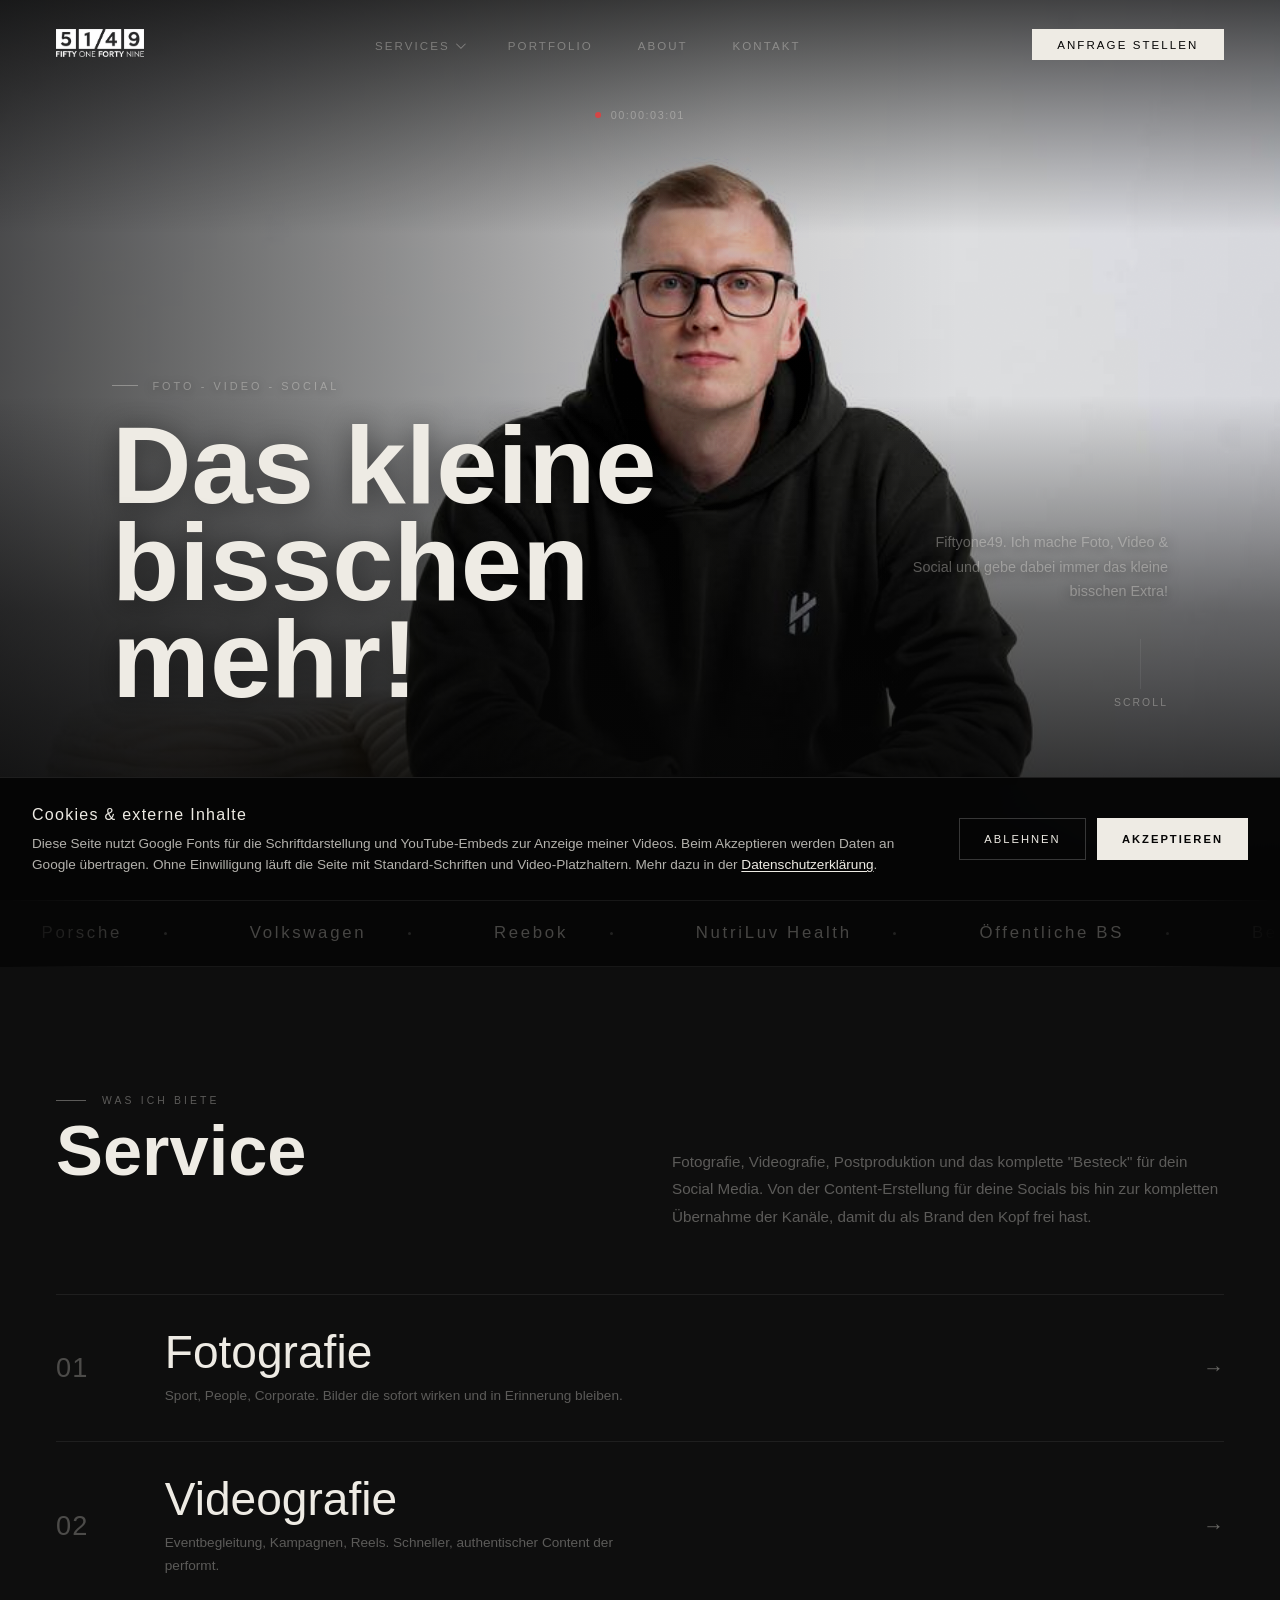
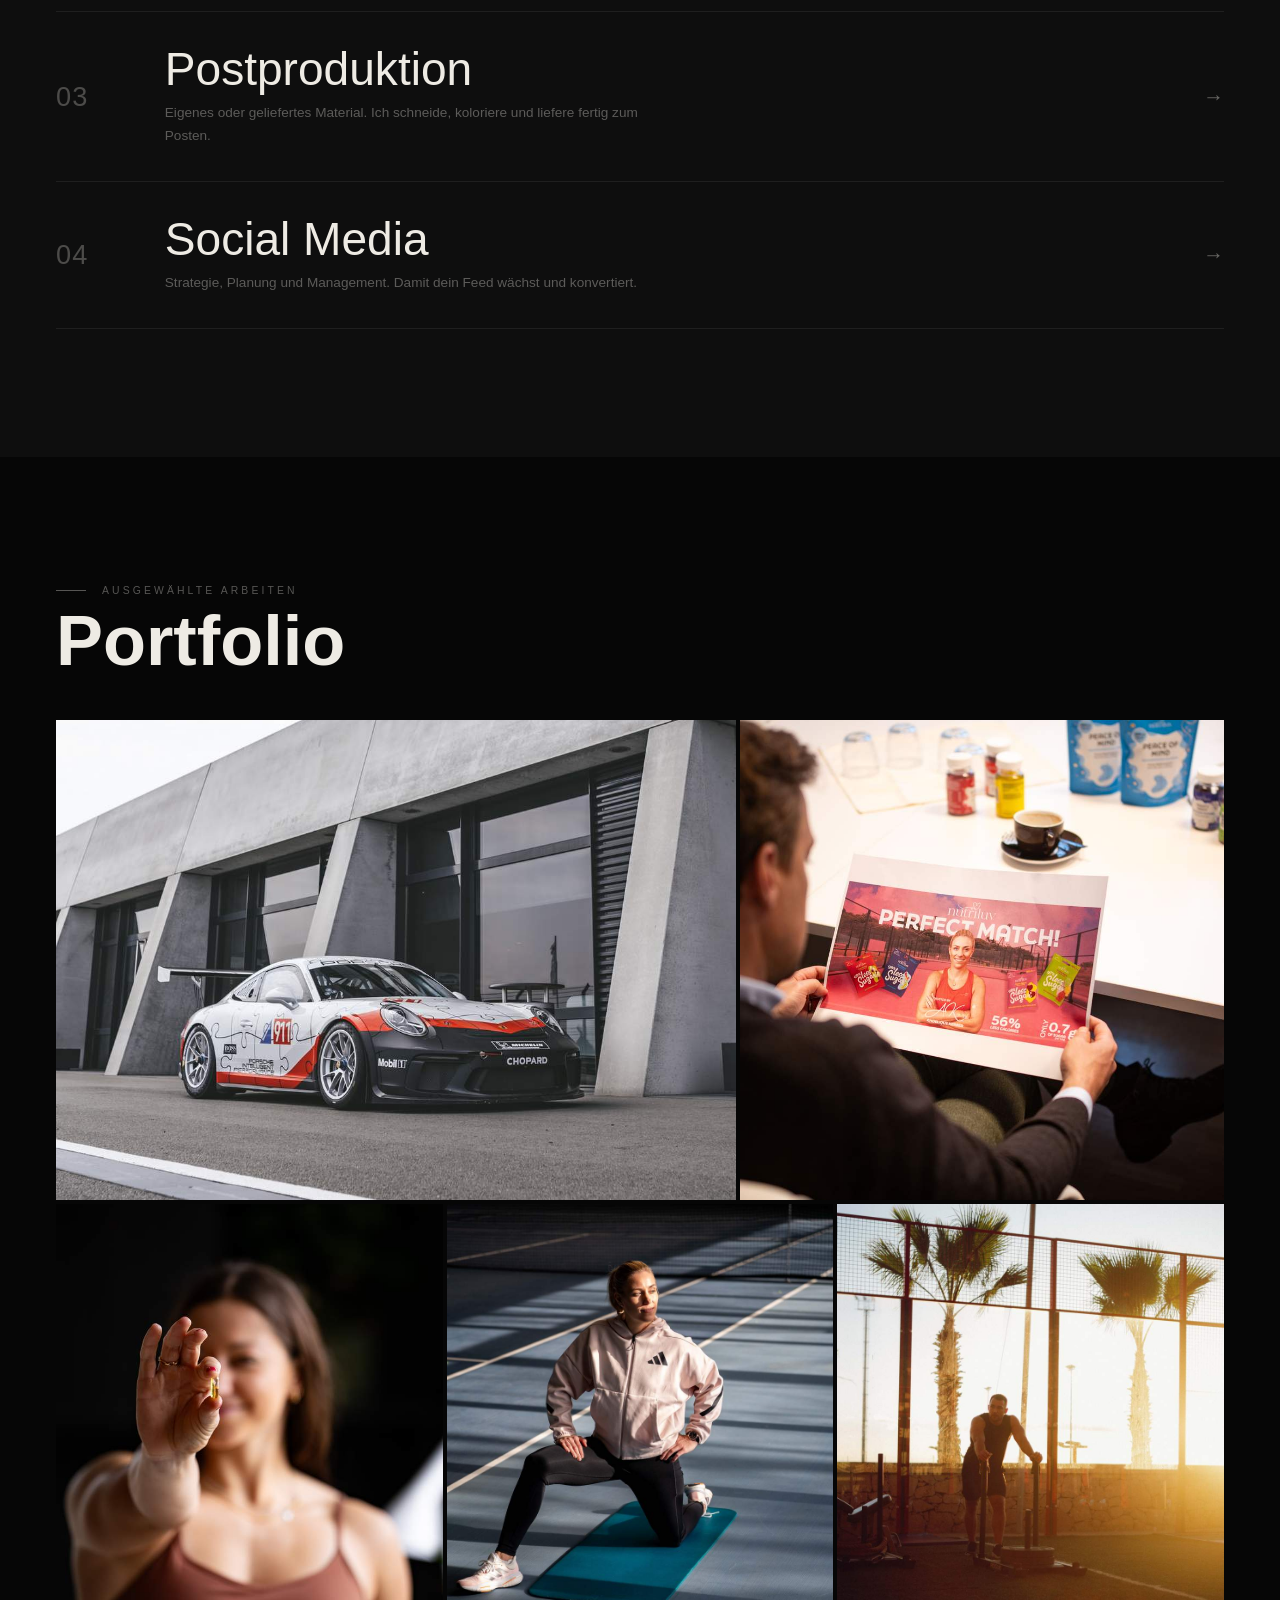
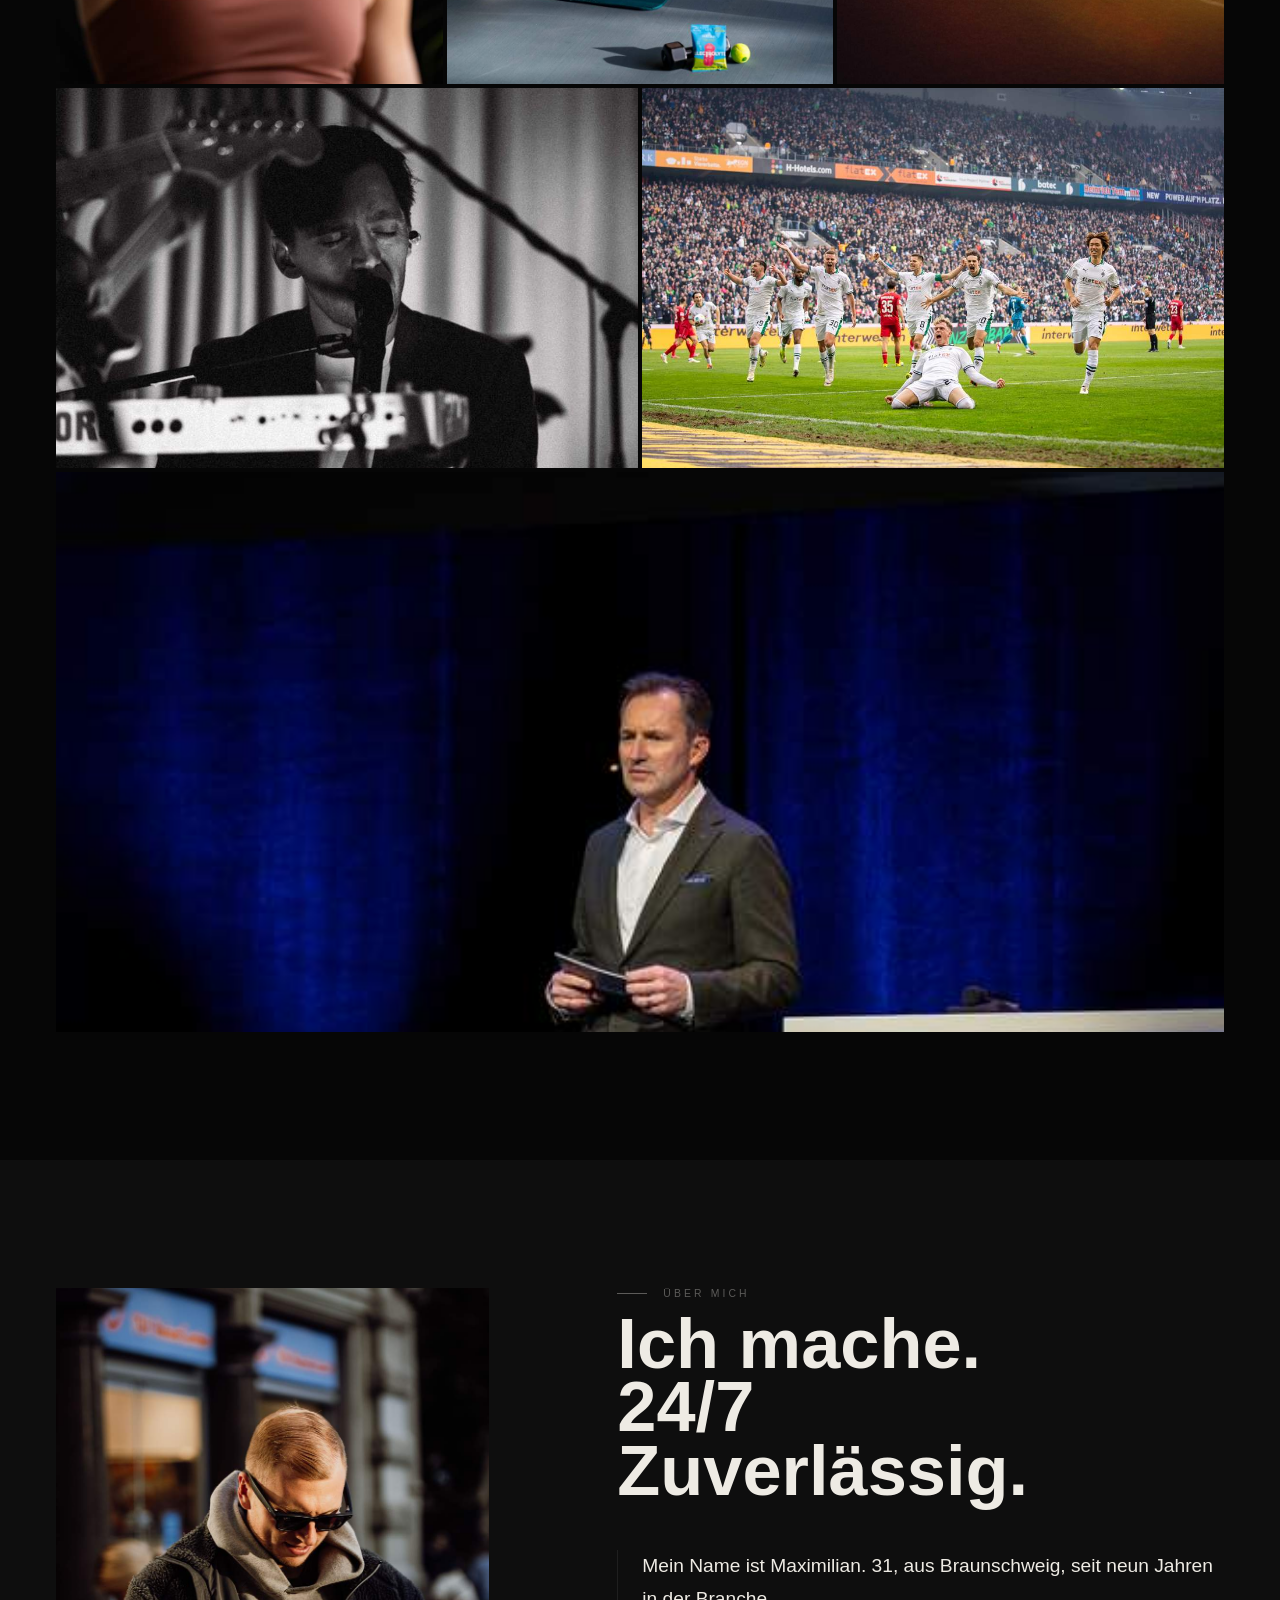
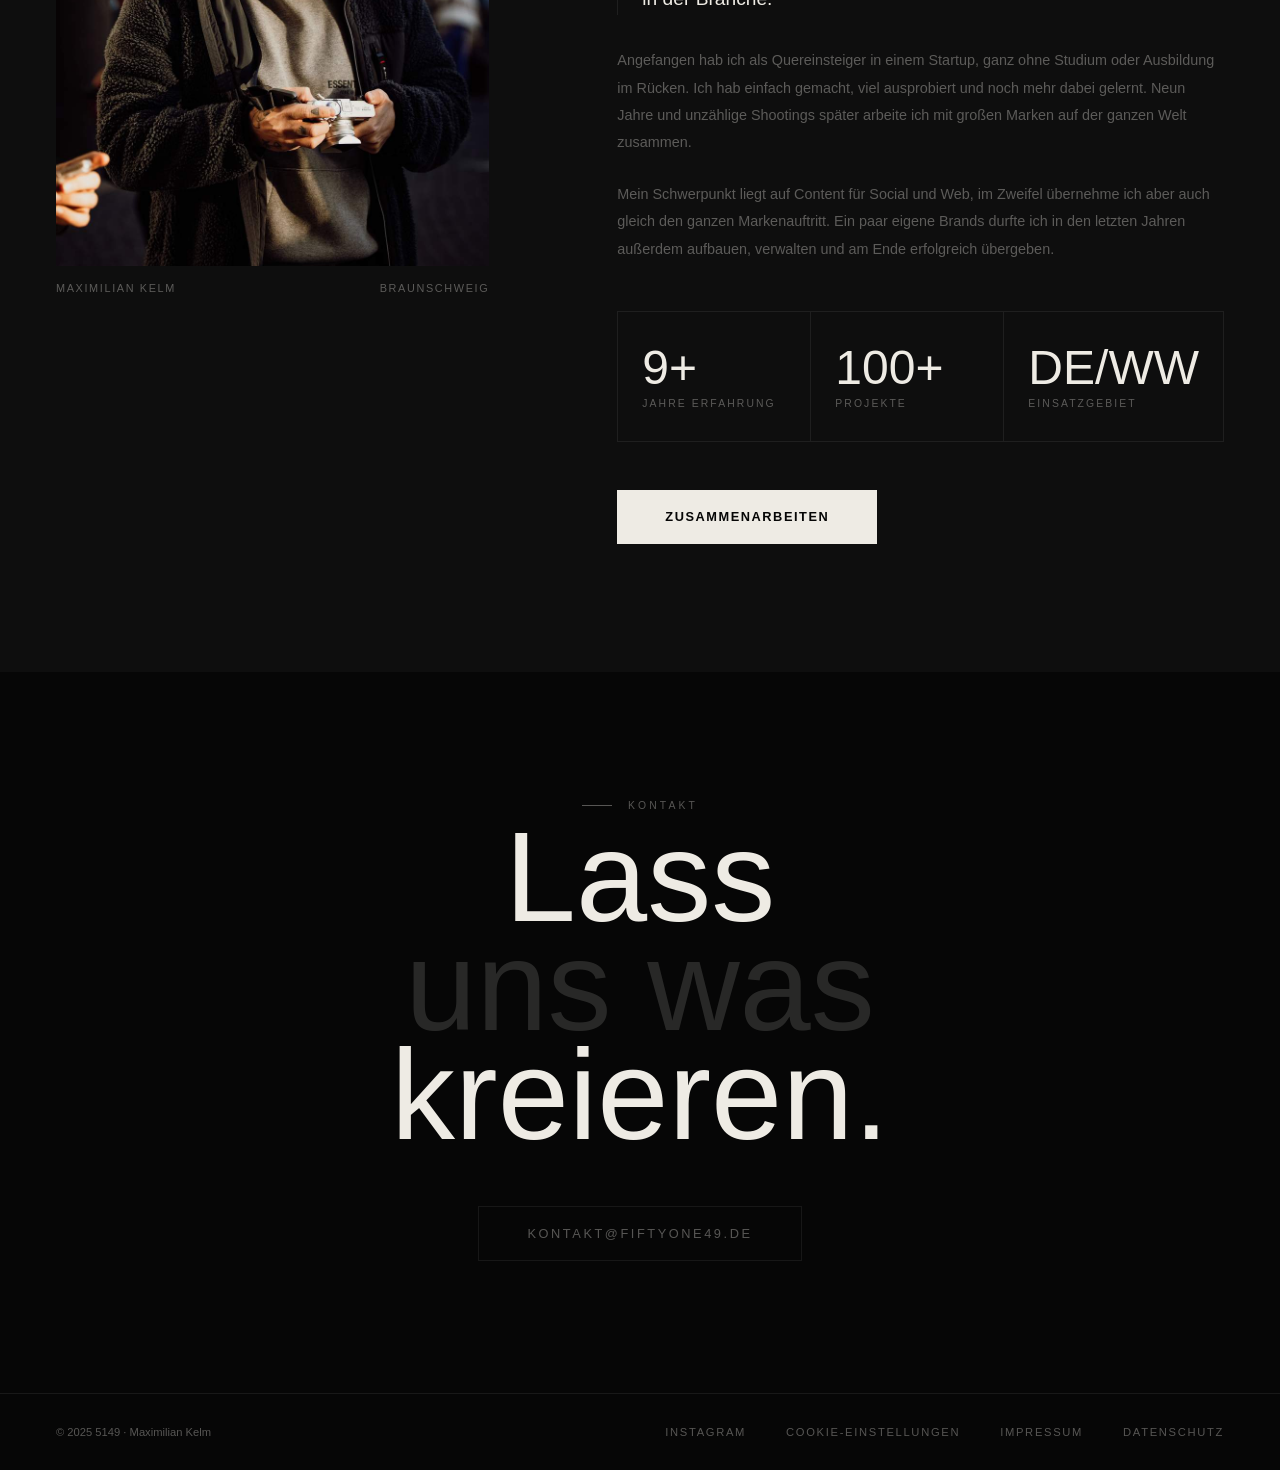
==== Index.html @ b24aec68 "Add files via upload" ====
<!DOCTYPE html>
<html lang="de">
<head>
<meta charset="UTF-8">
<meta name="viewport" content="width=device-width, initial-scale=1.0">
<title>5149 – Maximilian Kelm</title>
<style>
*{margin:0;padding:0;box-sizing:border-box}
:root{--black:#060606;--white:#eeebe4;--gray:#0e0e0e;--border:rgba(255,255,255,0.07);--muted:rgba(238,235,228,0.35)}
html{scroll-behavior:smooth}
body{background:var(--black);color:var(--white);font-family:'DM Sans','Helvetica Neue',Helvetica,Arial,sans-serif;overflow-x:hidden}

nav{position:fixed;top:0;left:0;right:0;z-index:500;display:flex;justify-content:space-between;align-items:center;padding:1.8rem 3.5rem;transition:padding 0.4s,background 0.4s,border-color 0.4s;border-bottom:1px solid transparent}
nav.scrolled{padding:1.1rem 3.5rem;background:rgba(6,6,6,0.92);backdrop-filter:blur(20px);border-bottom:1px solid var(--border)}
.nav-logo img{height:28px}
.nav-links{display:flex;gap:2.8rem;list-style:none}
.nav-links a{color:var(--muted);text-decoration:none;font-size:0.72rem;letter-spacing:0.18em;text-transform:uppercase;font-weight:500;transition:color 0.25s}
.nav-links a:hover{color:var(--white)}
.has-dropdown{position:relative}
.has-dropdown>a{display:inline-flex;align-items:center;gap:0.4rem}
.has-dropdown>a::after{content:'';width:6px;height:6px;border-right:1px solid currentColor;border-bottom:1px solid currentColor;transform:rotate(45deg) translateY(-2px);transition:transform 0.3s}
.has-dropdown:hover>a::after{transform:rotate(225deg) translateY(-2px)}
.dropdown{position:absolute;top:100%;left:-1.2rem;margin-top:1.4rem;min-width:220px;background:rgba(6,6,6,0.96);backdrop-filter:blur(20px);border:1px solid var(--border);padding:0.6rem 0;opacity:0;visibility:hidden;transform:translateY(-8px);transition:opacity 0.25s ease,transform 0.25s ease,visibility 0.25s}
.has-dropdown:hover .dropdown,.has-dropdown:focus-within .dropdown{opacity:1;visibility:visible;transform:translateY(0)}
.dropdown::before{content:'';position:absolute;top:-1.4rem;left:0;right:0;height:1.4rem}
.dropdown a{display:block;padding:0.7rem 1.4rem;font-size:0.72rem;letter-spacing:0.18em;text-transform:uppercase;color:var(--muted);transition:color 0.2s,background 0.2s}
.dropdown a:hover{color:var(--white);background:rgba(255,255,255,0.04)}
.nav-cta{font-size:0.72rem;letter-spacing:0.18em;text-transform:uppercase;font-weight:500;color:var(--black);background:var(--white);padding:0.6rem 1.6rem;text-decoration:none}

.hero{position:relative;height:100vh;overflow:hidden;display:flex;flex-direction:column}
.hero-bg{position:absolute;inset:0}
.hero-bg img{width:100%;height:100%;object-fit:cover;object-position:center 10%;filter:contrast(1.08) brightness(0.88) saturate(1.05)}
.hero-bg::after{content:'';position:absolute;inset:0;opacity:0.06;mix-blend-mode:overlay;pointer-events:none;background-image:url("data:image/svg+xml;utf8,<svg xmlns='http://www.w3.org/2000/svg'><filter id='n'><feTurbulence type='fractalNoise' baseFrequency='0.85' numOctaves='2' stitchTiles='stitch'/></filter><rect width='100%25' height='100%25' filter='url(%23n)'/></svg>")}
.hero-scrim{position:absolute;inset:0;background:linear-gradient(180deg,rgba(6,6,6,0.72) 0%,rgba(6,6,6,0) 26%,rgba(6,6,6,0) 44%,rgba(6,6,6,0.55) 68%,rgba(6,6,6,0.97) 100%),linear-gradient(90deg,rgba(6,6,6,0.68) 0%,rgba(6,6,6,0.38) 30%,rgba(6,6,6,0.08) 58%,rgba(6,6,6,0) 75%)}
.hero-rec{position:absolute;top:6.8rem;left:50%;transform:translateX(-50%);z-index:2;display:flex;align-items:center;gap:0.6rem;font-size:0.68rem;letter-spacing:0.14em;color:var(--muted)}
.rec-dot{width:6px;height:6px;border-radius:50%;background:#d64545;animation:recPulse 1.6s ease-in-out infinite}
@media(prefers-reduced-motion:reduce){.rec-dot{animation:none}}
@keyframes recPulse{0%,100%{opacity:1}50%{opacity:0.25}}
.hero-content{position:relative;z-index:2;flex:1;display:flex;flex-direction:column;justify-content:flex-end;padding:0 3.5rem 4rem}
.hero-bottom-row{display:flex;justify-content:space-between;align-items:flex-end;gap:3rem}
.hero-main{max-width:72%}
.hero-eyebrow{font-size:0.68rem;letter-spacing:0.28em;text-transform:uppercase;color:var(--muted);margin-bottom:1.6rem;display:flex;align-items:center;gap:0.9rem;text-shadow:0 2px 10px rgba(0,0,0,0.4)}
.hero-eyebrow::before{content:'';width:26px;height:1px;background:var(--muted)}
.hero-title{font-family:'Bebas Neue',Impact,'Arial Narrow',sans-serif;font-size:clamp(4.4rem,8.6vw,8.2rem);line-height:0.88;text-shadow:0 4px 28px rgba(0,0,0,0.45)}
.hero-title .dim{color:rgba(238,235,228,0.2)}
.hero-side{max-width:260px;text-align:right;display:flex;flex-direction:column;align-items:flex-end;gap:2.2rem}
.hero-desc{font-size:0.9rem;font-weight:300;color:var(--muted);line-height:1.7;text-shadow:0 2px 12px rgba(0,0,0,0.5)}
.hero-scroll{display:flex;flex-direction:column;align-items:center;gap:0.5rem;color:var(--muted);font-size:0.65rem;letter-spacing:0.2em;text-transform:uppercase}
.scroll-line{width:1px;height:50px;background:var(--border);overflow:hidden;position:relative}
.scroll-line::after{content:'';position:absolute;top:-100%;left:0;width:100%;height:100%;background:var(--white);animation:scrollLine 1.8s ease-in-out infinite}
@keyframes scrollLine{0%{top:-100%}100%{top:100%}}
@media(prefers-reduced-motion:reduce){.scroll-line::after{animation:none;top:0}}

.marquee-wrap{border-top:1px solid var(--border);border-bottom:1px solid var(--border);padding:1.4rem 0;overflow:hidden;-webkit-mask-image:linear-gradient(to right,transparent,black 12%,black 88%,transparent);mask-image:linear-gradient(to right,transparent,black 12%,black 88%,transparent)}
.marquee-track{display:inline-flex;white-space:nowrap;animation:marquee 70s linear infinite;min-width:max-content}
.marquee-wrap:hover .marquee-track{animation-play-state:paused}
.marquee-item{display:inline-flex;align-items:center;gap:2.6rem;padding:0 2.6rem;flex-shrink:0}
.marquee-item span{font-family:'Bebas Neue',Impact,'Arial Narrow',sans-serif;font-size:1.05rem;letter-spacing:0.16em;color:rgba(238,235,228,0.28);transition:color 0.4s ease}
.marquee-item span:hover{color:var(--white)}
.marquee-dot{width:3px;height:3px;border-radius:50%;background:rgba(238,235,228,0.12)}
@keyframes marquee{0%{transform:translateX(0)}100%{transform:translateX(-50%)}}

section{padding:8rem 3.5rem}
.reveal{opacity:0;transition:opacity 0.9s ease}
.reveal.visible{opacity:1}
.section-label{font-size:0.65rem;letter-spacing:0.3em;text-transform:uppercase;color:var(--muted);margin-bottom:0.8rem;display:flex;align-items:center;gap:1rem}
.section-label::before{content:'';width:30px;height:1px;background:var(--muted)}
.section-title{font-family:'Bebas Neue',Impact,'Arial Narrow',sans-serif;font-size:clamp(3rem,5.5vw,5.5rem);line-height:0.9;margin-bottom:3rem}

.services-section{background:var(--gray)}
.services-header{display:grid;grid-template-columns:1fr 1fr;gap:4rem;align-items:end;margin-bottom:4rem}
.services-intro{font-size:0.95rem;font-weight:300;color:var(--muted);line-height:1.8}
.services-list{border-top:1px solid var(--border)}
.service-row{position:relative;display:grid;grid-template-columns:80px 1fr auto;align-items:center;column-gap:1.8rem;padding:2.1rem 0;border-bottom:1px solid var(--border);text-decoration:none;color:var(--white)}
.row-index{font-family:'Bebas Neue',Impact,'Arial Narrow',sans-serif;font-size:1.7rem;letter-spacing:0.04em;color:rgba(238,235,228,0.28);transition:color 0.4s ease}
.service-row:hover .row-index{color:var(--white)}
.row-body{display:flex;flex-direction:column;gap:0.6rem;min-width:0}
.row-name{font-family:'Bebas Neue',Impact,'Arial Narrow',sans-serif;font-size:clamp(1.9rem,3.6vw,3.2rem);line-height:1;transition:transform 0.4s ease}
.service-row:hover .row-name{transform:translateX(10px)}
.row-desc{font-size:0.85rem;color:var(--muted);font-weight:300;line-height:1.7;max-width:480px}
.row-arrow{font-size:1.3rem;color:var(--white);opacity:0.4;transition:transform 0.3s ease,opacity 0.3s ease}
.service-row:hover .row-arrow{opacity:1;transform:translateX(6px)}

.portfolio-header{display:flex;justify-content:space-between;align-items:flex-end;margin-bottom:3rem}
.portfolio-grid{display:grid;grid-template-columns:repeat(12,1fr);gap:4px}
.p-item{position:relative;overflow:hidden}
.p-item img{width:100%;height:100%;object-fit:cover;display:block;transition:transform 0.7s ease}
.p-item:hover img{transform:scale(1.04)}
.p-overlay{position:absolute;inset:0;background:linear-gradient(to top,rgba(6,6,6,0.85) 0%,transparent 55%);opacity:0;transition:opacity 0.4s;display:flex;flex-direction:column;justify-content:flex-end;padding:1.8rem}
.p-item:hover .p-overlay{opacity:1}
.p-tag{font-size:0.62rem;letter-spacing:0.2em;text-transform:uppercase;color:rgba(255,255,255,0.5);margin-bottom:0.4rem}
.p-title{font-family:'Bebas Neue',Impact,'Arial Narrow',sans-serif;font-size:1.6rem}
.p-item.a{grid-column:1/8;grid-row:1;height:480px}
.p-item.b{grid-column:8/13;grid-row:1;height:480px}
.p-item.c{grid-column:1/5;grid-row:2;height:480px}
.p-item.d{grid-column:5/9;grid-row:2;height:480px}
.p-item.e{grid-column:9/13;grid-row:2;height:480px}
.p-item.f{grid-column:1/7;grid-row:3;height:380px}
.p-item.g{grid-column:7/13;grid-row:3;height:380px}
.p-item.h{grid-column:1/13;grid-row:4;height:560px}

.trust-section{background:var(--black);padding:8rem 3.5rem}
.trust-grid{display:grid;grid-template-columns:1fr 1fr;gap:6rem;align-items:start;margin-bottom:4rem}
.trust-lead{font-size:1.1rem;font-weight:300;color:var(--white);line-height:1.8;border-left:1px solid var(--border);padding-left:1.5rem}
.trust-text{font-size:0.9rem;font-weight:300;color:rgba(238,235,228,0.5);line-height:1.9;margin-bottom:1.5rem}
.trust-imgs{display:grid;grid-template-columns:1fr 1fr 1fr;gap:4px}
.trust-imgs img{width:100%;aspect-ratio:1/1;object-fit:cover;display:block}

.about-section{background:var(--gray)}
.about-inner{display:grid;grid-template-columns:5fr 7fr;gap:8rem;align-items:start}
.about-img-wrap{position:sticky;top:120px}
.about-img{width:100%;aspect-ratio:3/4;object-fit:cover;object-position:center 35%;display:block}
.about-caption{display:flex;justify-content:space-between;margin-top:1rem;font-size:0.68rem;letter-spacing:0.15em;text-transform:uppercase;color:var(--muted)}
.about-lead{font-size:1.2rem;font-weight:300;color:var(--white);line-height:1.7;margin-bottom:2rem;border-left:1px solid var(--border);padding-left:1.5rem}
.about-text{font-size:0.9rem;font-weight:300;color:var(--muted);line-height:1.9;margin-bottom:1.5rem}
.about-stats{display:grid;grid-template-columns:repeat(3,1fr);border:1px solid var(--border);margin:3rem 0}
.stat{padding:2rem 1.5rem;border-right:1px solid var(--border)}
.stat:last-child{border-right:none}
.stat-num{font-family:'Bebas Neue',Impact,'Arial Narrow',sans-serif;font-size:3rem;line-height:1;margin-bottom:0.4rem}
.stat-label{font-size:0.65rem;letter-spacing:0.2em;text-transform:uppercase;color:var(--muted)}
.btn-white{background:var(--white);color:var(--black);padding:1.2rem 3rem;font-size:0.8rem;letter-spacing:0.12em;text-transform:uppercase;font-weight:600;text-decoration:none;display:inline-block}

.contact-inner{max-width:900px;margin:0 auto;text-align:center}
.contact-big{font-family:'Bebas Neue',Impact,'Arial Narrow',sans-serif;font-size:clamp(4rem,10vw,9rem);line-height:0.85;margin-bottom:2.5rem}
.contact-dim{color:rgba(238,235,228,0.15)}
.contact-link{display:inline-block;font-size:0.8rem;letter-spacing:0.2em;text-transform:uppercase;font-weight:500;color:var(--muted);text-decoration:none;border:1px solid var(--border);padding:1.2rem 3rem;margin-top:1rem;transition:all 0.3s;position:relative;overflow:hidden}
.contact-link::before{content:'';position:absolute;inset:0;background:var(--white);transform:translateY(101%);transition:transform 0.4s}
.contact-link:hover{color:var(--black)}
.contact-link:hover::before{transform:translateY(0)}
.contact-link span{position:relative;z-index:1}

footer{border-top:1px solid var(--border);padding:2rem 3.5rem;display:flex;justify-content:space-between;align-items:center}
.footer-copy{font-size:0.7rem;color:var(--muted)}
.footer-links{display:flex;gap:2.5rem}
.footer-links a{font-size:0.7rem;color:var(--muted);text-decoration:none;letter-spacing:0.15em;text-transform:uppercase;transition:color 0.25s}
.footer-links a:hover{color:var(--white)}

/* Burger Menu */
.burger{display:none;flex-direction:column;justify-content:center;width:28px;height:28px;gap:6px;cursor:pointer;background:transparent;border:none;padding:0;z-index:600}
.burger span{display:block;width:100%;height:1.5px;background:var(--white);transition:transform 0.35s ease,opacity 0.25s ease}
.burger.open span:nth-child(1){transform:translateY(3.75px) rotate(45deg)}
.burger.open span:nth-child(2){opacity:0}
.burger.open span:nth-child(3){transform:translateY(-3.75px) rotate(-45deg)}
.mobile-menu{position:fixed;inset:0;background:var(--black);z-index:550;display:flex;flex-direction:column;justify-content:center;align-items:center;gap:2.5rem;opacity:0;visibility:hidden;transition:opacity 0.4s ease,visibility 0.4s ease}
.mobile-menu.open{opacity:1;visibility:visible}
.mobile-menu a{font-family:'Bebas Neue',Impact,'Arial Narrow',sans-serif;font-size:2.5rem;color:var(--white);text-decoration:none;letter-spacing:0.05em;line-height:1;transition:opacity 0.25s}
.mobile-menu a:hover{opacity:0.5}
.mobile-menu .submenu{display:flex;flex-direction:column;gap:1.2rem;margin-top:-1rem}
.mobile-menu .submenu a{font-size:1.4rem;color:var(--muted);font-family:'DM Sans','Helvetica Neue',Helvetica,Arial,sans-serif;font-weight:300;letter-spacing:0.15em;text-transform:uppercase;text-align:center}
.mobile-menu .submenu a:hover{color:var(--white);opacity:1}
.mobile-menu .mobile-cta{margin-top:1.5rem;background:var(--white);color:var(--black);padding:1rem 2.5rem;font-family:'DM Sans','Helvetica Neue',Helvetica,Arial,sans-serif;font-size:0.78rem;letter-spacing:0.18em;text-transform:uppercase;font-weight:600}

@media(max-width:960px){
  nav{padding:1.2rem 1.5rem}
  .nav-links{display:none}
  .nav-cta{display:none}
  .burger{display:flex}
  .hero{height:100vh}
  .hero-content{padding:0 1.5rem 3rem}
  .hero-bottom-row{flex-direction:column;align-items:flex-start;gap:1.6rem}
  .hero-main{max-width:100%}
  .hero-side{max-width:100%;align-items:flex-start;text-align:left}
  .hero-rec{top:5.6rem;font-size:0.6rem}
  .hero-scroll{display:none}
  section{padding:3.5rem 1.5rem}
  .services-header{grid-template-columns:1fr;gap:1rem}
  .service-row{grid-template-columns:40px 1fr auto;column-gap:1rem;padding:1.5rem 0}
  .portfolio-header{flex-direction:column;gap:1rem}
  .portfolio-grid{grid-template-columns:1fr 1fr;gap:3px}
  .p-item.a,.p-item.b,.p-item.c,.p-item.d,.p-item.e,.p-item.f,.p-item.g,.p-item.h{grid-column:auto;grid-row:auto;height:200px}
  .p-overlay{opacity:1}
  .trust-grid{grid-template-columns:1fr;gap:2rem}
  .trust-section{padding:3.5rem 1.5rem}
  .about-inner{grid-template-columns:1fr;gap:2rem}
  .about-img-wrap{position:static}
  .about-img{aspect-ratio:2/3;object-position:center 35%}
  .about-stats{grid-template-columns:1fr 1fr 1fr}
  .stat{padding:1.2rem 0.8rem}
  .stat-num{font-size:2rem}
  .contact-big{font-size:clamp(3rem,12vw,5rem)}
  footer{flex-direction:column;gap:1.5rem;text-align:center;padding:2rem 1.5rem}
  .footer-links{gap:1.5rem}
  .btn-white{width:100%;text-align:center;padding:1rem 2rem}
}
@media(max-width:480px){
  .portfolio-grid{grid-template-columns:1fr;gap:3px}
  .p-item.a,.p-item.b,.p-item.c,.p-item.d,.p-item.e,.p-item.f,.p-item.g,.p-item.h{height:260px}
  .about-stats{grid-template-columns:1fr 1fr 1fr}
  .stat-num{font-size:1.6rem}
  .trust-imgs{grid-template-columns:1fr}
}
</style>
</head>
<body>

<nav id="nav">
  <div class="nav-logo"><img loading="lazy" src="images/logo.png" alt="5149"></div>
  <ul class="nav-links">
    <li class="has-dropdown">
      <a href="#services">Services</a>
      <div class="dropdown">
        <a href="fotografie.html">Fotografie</a>
        <a href="videografie.html">Videografie</a>
        <a href="postproduktion.html">Postproduktion</a>
        <a href="socialmedia.html">Social Media</a>
      </div>
    </li>
    <li><a href="#portfolio">Portfolio</a></li>
    <li><a href="#about">About</a></li>
    <li><a href="#contact">Kontakt</a></li>
  </ul>
  <a href="mailto:kontakt@fiftyone49.de" class="nav-cta">Anfrage stellen</a>
  <button class="burger" id="burger" aria-label="Menü öffnen"><span></span><span></span><span></span></button>
</nav>

<div class="mobile-menu" id="mobileMenu">
  <a href="#services">Services</a>
  <div class="submenu">
    <a href="fotografie.html">Fotografie</a>
    <a href="videografie.html">Videografie</a>
    <a href="postproduktion.html">Postproduktion</a>
    <a href="socialmedia.html">Social Media</a>
  </div>
  <a href="#portfolio">Portfolio</a>
  <a href="#about">About</a>
  <a href="#contact">Kontakt</a>
  <a href="mailto:kontakt@fiftyone49.de" class="mobile-cta">Anfrage stellen</a>
</div>

<section class="hero" id="home">
  <div class="hero-bg">
    <img loading="eager" fetchpriority="high" src="images/hero.jpg" alt="Maximilian Kelm">
  </div>
  <div class="hero-scrim"></div>
  <div class="hero-rec" aria-hidden="true"><span class="rec-dot"></span><span id="recTime">00:00:00:00</span></div>
  <div class="hero-content">
    <div class="hero-bottom-row">
      <div class="hero-main">
        <p class="hero-eyebrow">Foto - Video - Social</p>
        <h1 class="hero-title">Das kleine<br>bisschen mehr!</h1>
      </div>
      <div class="hero-side">
        <p class="hero-desc">Fiftyone49. Ich mache Foto, Video &amp; Social und gebe dabei immer das kleine bisschen Extra!</p>
        <div class="hero-scroll"><div class="scroll-line"></div><span>Scroll</span></div>
      </div>
    </div>
  </div>
</section>

<div class="marquee-wrap">
  <div class="marquee-track">
    <div class="marquee-item"><span>Porsche</span><div class="marquee-dot"></div></div><div class="marquee-item"><span>Volkswagen</span><div class="marquee-dot"></div></div><div class="marquee-item"><span>Reebok</span><div class="marquee-dot"></div></div><div class="marquee-item"><span>NutriLuv Health</span><div class="marquee-dot"></div></div><div class="marquee-item"><span>Öffentliche BS</span><div class="marquee-dot"></div></div><div class="marquee-item"><span>BetterProtein</span><div class="marquee-dot"></div></div><div class="marquee-item"><span>Rehband</span><div class="marquee-dot"></div></div><div class="marquee-item"><span>ThePace</span><div class="marquee-dot"></div></div><div class="marquee-item"><span>Reboots</span><div class="marquee-dot"></div></div><div class="marquee-item"><span>Porsche</span><div class="marquee-dot"></div></div><div class="marquee-item"><span>Volkswagen</span><div class="marquee-dot"></div></div><div class="marquee-item"><span>Reebok</span><div class="marquee-dot"></div></div><div class="marquee-item"><span>NutriLuv Health</span><div class="marquee-dot"></div></div><div class="marquee-item"><span>Öffentliche BS</span><div class="marquee-dot"></div></div><div class="marquee-item"><span>BetterProtein</span><div class="marquee-dot"></div></div><div class="marquee-item"><span>Rehband</span><div class="marquee-dot"></div></div><div class="marquee-item"><span>ThePace</span><div class="marquee-dot"></div></div><div class="marquee-item"><span>Reboots</span><div class="marquee-dot"></div></div>
  </div>
</div>

<section class="services-section" id="services">
  <div class="reveal">
    <div class="services-header">
      <div><div class="section-label">Was ich biete</div><h2 class="section-title">Service</h2></div>
      <p class="services-intro">Fotografie, Videografie, Postproduktion und das komplette "Besteck" für dein Social Media. Von der Content-Erstellung für deine Socials bis hin zur kompletten Übernahme der Kanäle, damit du als Brand den Kopf frei hast.</p>
    </div>
    <div class="services-list">
      <a href="fotografie.html" class="service-row">
        <span class="row-index">01</span>
        <span class="row-body">
          <span class="row-name">Fotografie</span>
          <span class="row-desc">Sport, People, Corporate. Bilder die sofort wirken und in Erinnerung bleiben.</span>
        </span>
        <span class="row-arrow">→</span>
      </a>
      <a href="videografie.html" class="service-row">
        <span class="row-index">02</span>
        <span class="row-body">
          <span class="row-name">Videografie</span>
          <span class="row-desc">Eventbegleitung, Kampagnen, Reels. Schneller, authentischer Content der performt.</span>
        </span>
        <span class="row-arrow">→</span>
      </a>
      <a href="postproduktion.html" class="service-row">
        <span class="row-index">03</span>
        <span class="row-body">
          <span class="row-name">Postproduktion</span>
          <span class="row-desc">Eigenes oder geliefertes Material. Ich schneide, koloriere und liefere fertig zum Posten.</span>
        </span>
        <span class="row-arrow">→</span>
      </a>
      <a href="socialmedia.html" class="service-row">
        <span class="row-index">04</span>
        <span class="row-body">
          <span class="row-name">Social Media</span>
          <span class="row-desc">Strategie, Planung und Management. Damit dein Feed wächst und konvertiert.</span>
        </span>
        <span class="row-arrow">→</span>
      </a>
    </div>
  </div>
</section>

<section id="portfolio">
  <div class="portfolio-header reveal">
    <div><div class="section-label">Ausgewählte Arbeiten</div><h2 class="section-title" style="margin-bottom:0">Portfolio</h2></div>
  </div>
  <div class="portfolio-grid reveal">
    <div class="p-item a"><img loading="lazy" src="images/auftrag-porsche.jpg" alt="Porsche GT3" style="object-position:center 80%;"><div class="p-overlay"><div class="p-tag">Automotive · Porsche</div><div class="p-title">Porsche GT3 Cup</div></div></div>
    <div class="p-item b"><img loading="lazy" src="images/auftrag-kerber.jpg" alt="Kerber" style="object-position:center 30%;"><div class="p-overlay"><div class="p-tag">Corporate · NutriLuv</div><div class="p-title">Kerber Campaign</div></div></div>
    <div class="p-item c"><img loading="lazy" src="images/auftrag-oslo.jpg" alt="Oslo" style="object-position:center 30%;"><div class="p-overlay"><div class="p-tag">People · Oslo</div><div class="p-title">Better Protein</div></div></div>
    <div class="p-item d"><img loading="lazy" src="images/auftrag-kerber-training.jpg" alt="Kerber Training" style="object-position:center 25%;"><div class="p-overlay"><div class="p-tag">Sport · NutriLuv</div><div class="p-title">Kerber Training</div></div></div>
    <div class="p-item e"><img loading="lazy" src="images/auftrag-sport.jpg" alt="Sport" style="object-position:center 15%;"><div class="p-overlay"><div class="p-tag">Sport · Fitness</div><div class="p-title">Athlete Content</div></div></div>
    <div class="p-item f"><img loading="lazy" src="images/auftrag-pudeldame.jpg" alt="Pudeldame" style="object-position:center 25%;"><div class="p-overlay"><div class="p-tag">Music · Live</div><div class="p-title">Pudeldame</div></div></div>
    <div class="p-item g"><img loading="lazy" src="images/auftrag-bmg.jpg" alt="BMG" style="object-position:center 60%;"><div class="p-overlay"><div class="p-tag">Sport · Bundesliga</div><div class="p-title">BMG vs Köln</div></div></div>
    <div class="p-item h"><img loading="lazy" src="images/trust-vw-event.jpg" alt="Volkswagen CEO" style="object-position:center 15%;"><div class="p-overlay"><div class="p-tag">Corporate · Volkswagen</div><div class="p-title">VW CEO</div></div></div>
  </div>
</section>

<section class="about-section" id="about">
  <div class="about-inner">
    <div class="about-img-wrap reveal">
      <img loading="lazy" class="about-img" src="images/about.jpg" alt="Maximilian Kelm">
      <div class="about-caption"><span>Maximilian Kelm</span><span>Braunschweig</span></div>
    </div>
    <div class="reveal">
      <div class="section-label">Über mich</div>
      <h2 class="section-title">Ich mache.<br>24/7<br>Zuverlässig.</h2>
      <p class="about-lead">Mein Name ist Maximilian. 31, aus Braunschweig, seit neun Jahren in der Branche.</p>
      <p class="about-text">Angefangen hab ich als Quereinsteiger in einem Startup, ganz ohne Studium oder Ausbildung im Rücken. Ich hab einfach gemacht, viel ausprobiert und noch mehr dabei gelernt. Neun Jahre und unzählige Shootings später arbeite ich mit großen Marken auf der ganzen Welt zusammen.</p>
      <p class="about-text">Mein Schwerpunkt liegt auf Content für Social und Web, im Zweifel übernehme ich aber auch gleich den ganzen Markenauftritt. Ein paar eigene Brands durfte ich in den letzten Jahren außerdem aufbauen, verwalten und am Ende erfolgreich übergeben.</p>
      <div class="about-stats">
        <div class="stat"><div class="stat-num">9+</div><div class="stat-label">Jahre Erfahrung</div></div>
        <div class="stat"><div class="stat-num">100+</div><div class="stat-label">Projekte</div></div>
        <div class="stat"><div class="stat-num">DE/WW</div><div class="stat-label">Einsatzgebiet</div></div>
      </div>
      <a href="mailto:kontakt@fiftyone49.de" class="btn-white">Zusammenarbeiten</a>
    </div>
  </div>
</section>

<section id="contact">
  <div class="contact-inner reveal">
    <div class="section-label" style="justify-content:center">Kontakt</div>
    <div class="contact-big">Lass<br><span class="contact-dim">uns was</span><br>kreieren.</div>
    <a href="mailto:kontakt@fiftyone49.de" class="contact-link"><span>kontakt@fiftyone49.de</span></a>
  </div>
</section>

<footer>
  <span class="footer-copy">© 2025 5149 · Maximilian Kelm</span>
  <div class="footer-links">
    <a href="https://www.instagram.com/fiftyone_49/" target="_blank">Instagram</a>
    <a href="#" onclick="event.preventDefault();window.resetConsent&&window.resetConsent();">Cookie-Einstellungen</a>
    <a href="impressum.html">Impressum</a>
    <a href="datenschutz.html">Datenschutz</a>
  </div>
</footer>

<script>
var nav = document.getElementById('nav');
var burger = document.getElementById('burger');
var mobileMenu = document.getElementById('mobileMenu');

window.addEventListener('scroll', function() {
  if(window.scrollY > 60) nav.classList.add('scrolled');
  else nav.classList.remove('scrolled');
});

burger.addEventListener('click', function() {
  burger.classList.toggle('open');
  mobileMenu.classList.toggle('open');
  document.body.style.overflow = mobileMenu.classList.contains('open') ? 'hidden' : '';
});

mobileMenu.querySelectorAll('a').forEach(function(link) {
  link.addEventListener('click', function() {
    burger.classList.remove('open');
    mobileMenu.classList.remove('open');
    document.body.style.overflow = '';
  });
});

(function() {
  var recEl = document.getElementById('recTime');
  var reduceMotion = window.matchMedia && window.matchMedia('(prefers-reduced-motion: reduce)').matches;
  if (!recEl || reduceMotion) return;
  var start = Date.now();
  function pad(n) { return n < 10 ? '0' + n : '' + n; }
  function tick() {
    var totalFrames = Math.floor((Date.now() - start) / 1000 * 24);
    var frames = totalFrames % 24;
    var totalSeconds = Math.floor(totalFrames / 24);
    var seconds = totalSeconds % 60;
    var totalMinutes = Math.floor(totalSeconds / 60);
    var minutes = totalMinutes % 60;
    var hours = Math.floor(totalMinutes / 60);
    recEl.textContent = pad(hours) + ':' + pad(minutes) + ':' + pad(seconds) + ':' + pad(frames);
    requestAnimationFrame(tick);
  }
  requestAnimationFrame(tick);
})();

if('IntersectionObserver' in window) {
  var obs = new IntersectionObserver(function(entries) {
    entries.forEach(function(e, i) {
      if(e.isIntersecting) {
        setTimeout(function() { e.target.classList.add('visible'); }, i * 80);
        obs.unobserve(e.target);
      }
    });
  }, {threshold: 0.1});
  document.querySelectorAll('.reveal').forEach(function(r) { obs.observe(r); });
}
</script>
<script src="consent.js" defer></script>
</body>
</html>
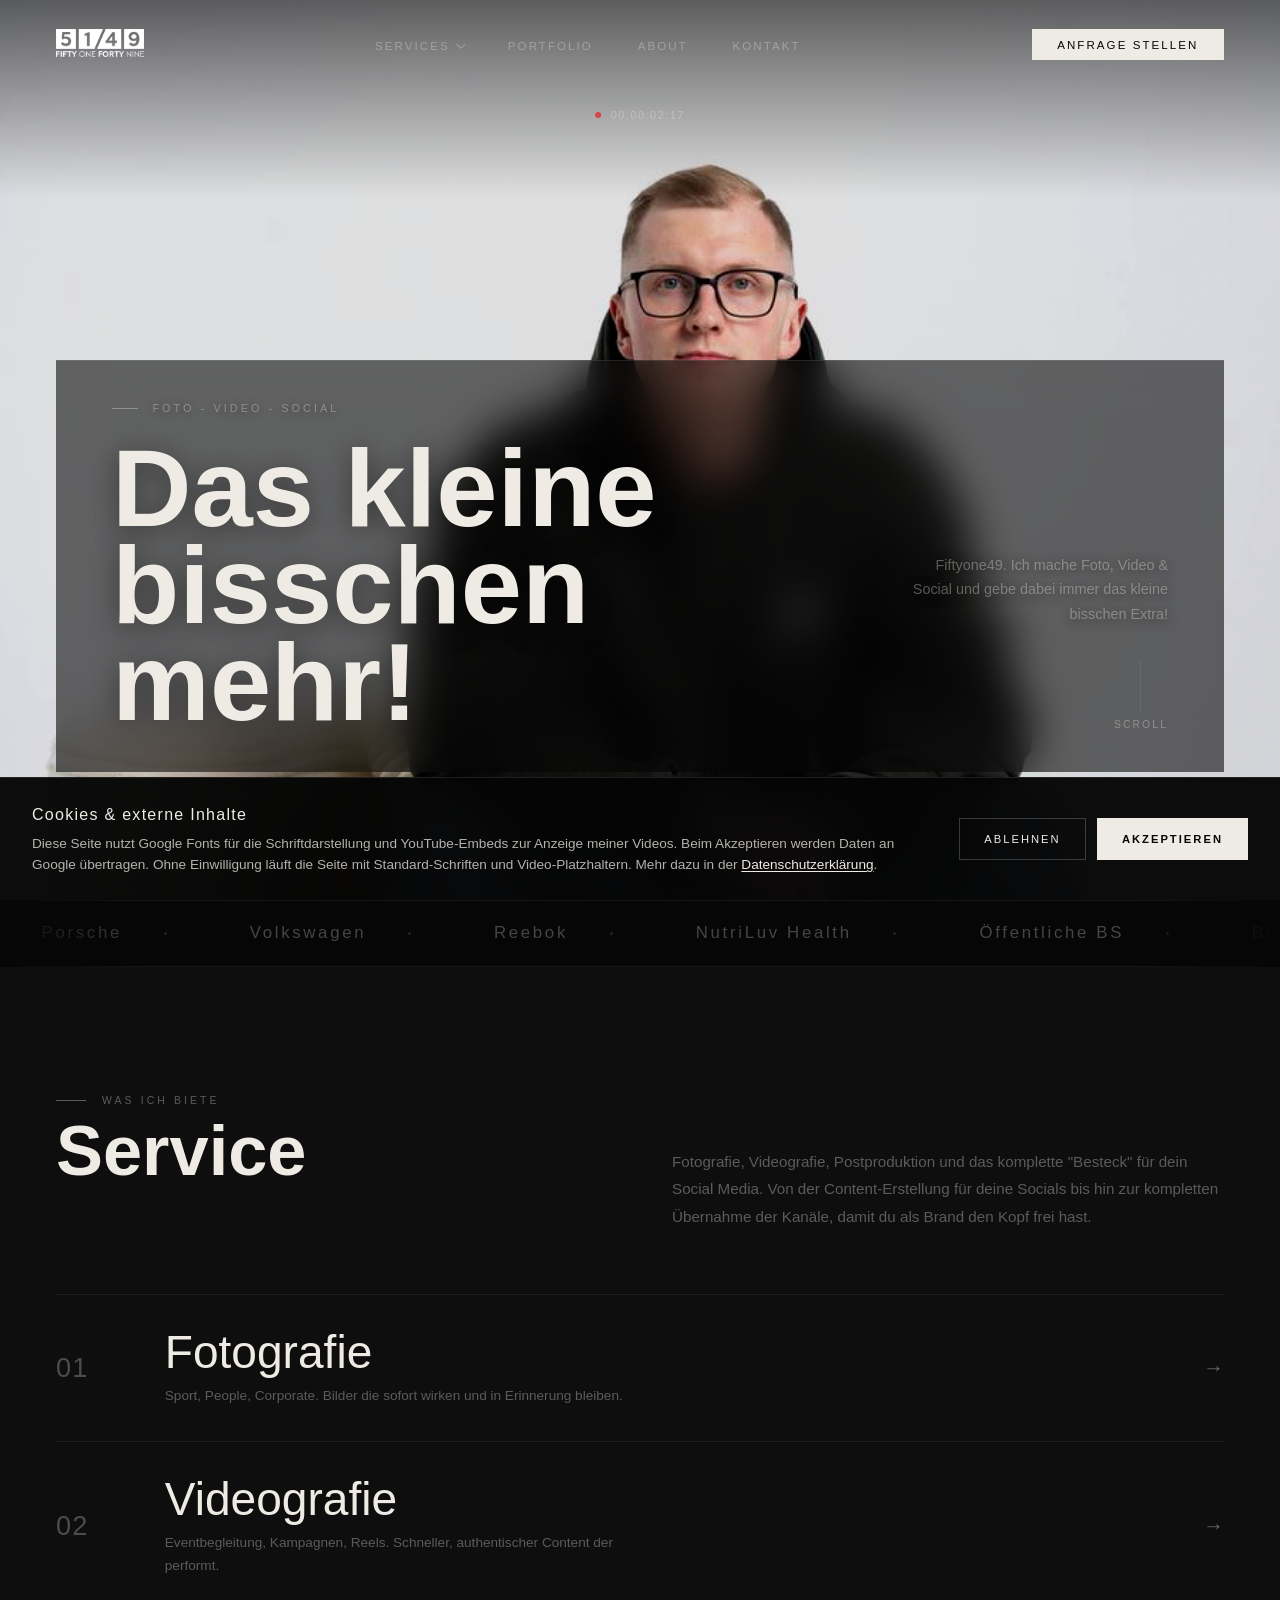
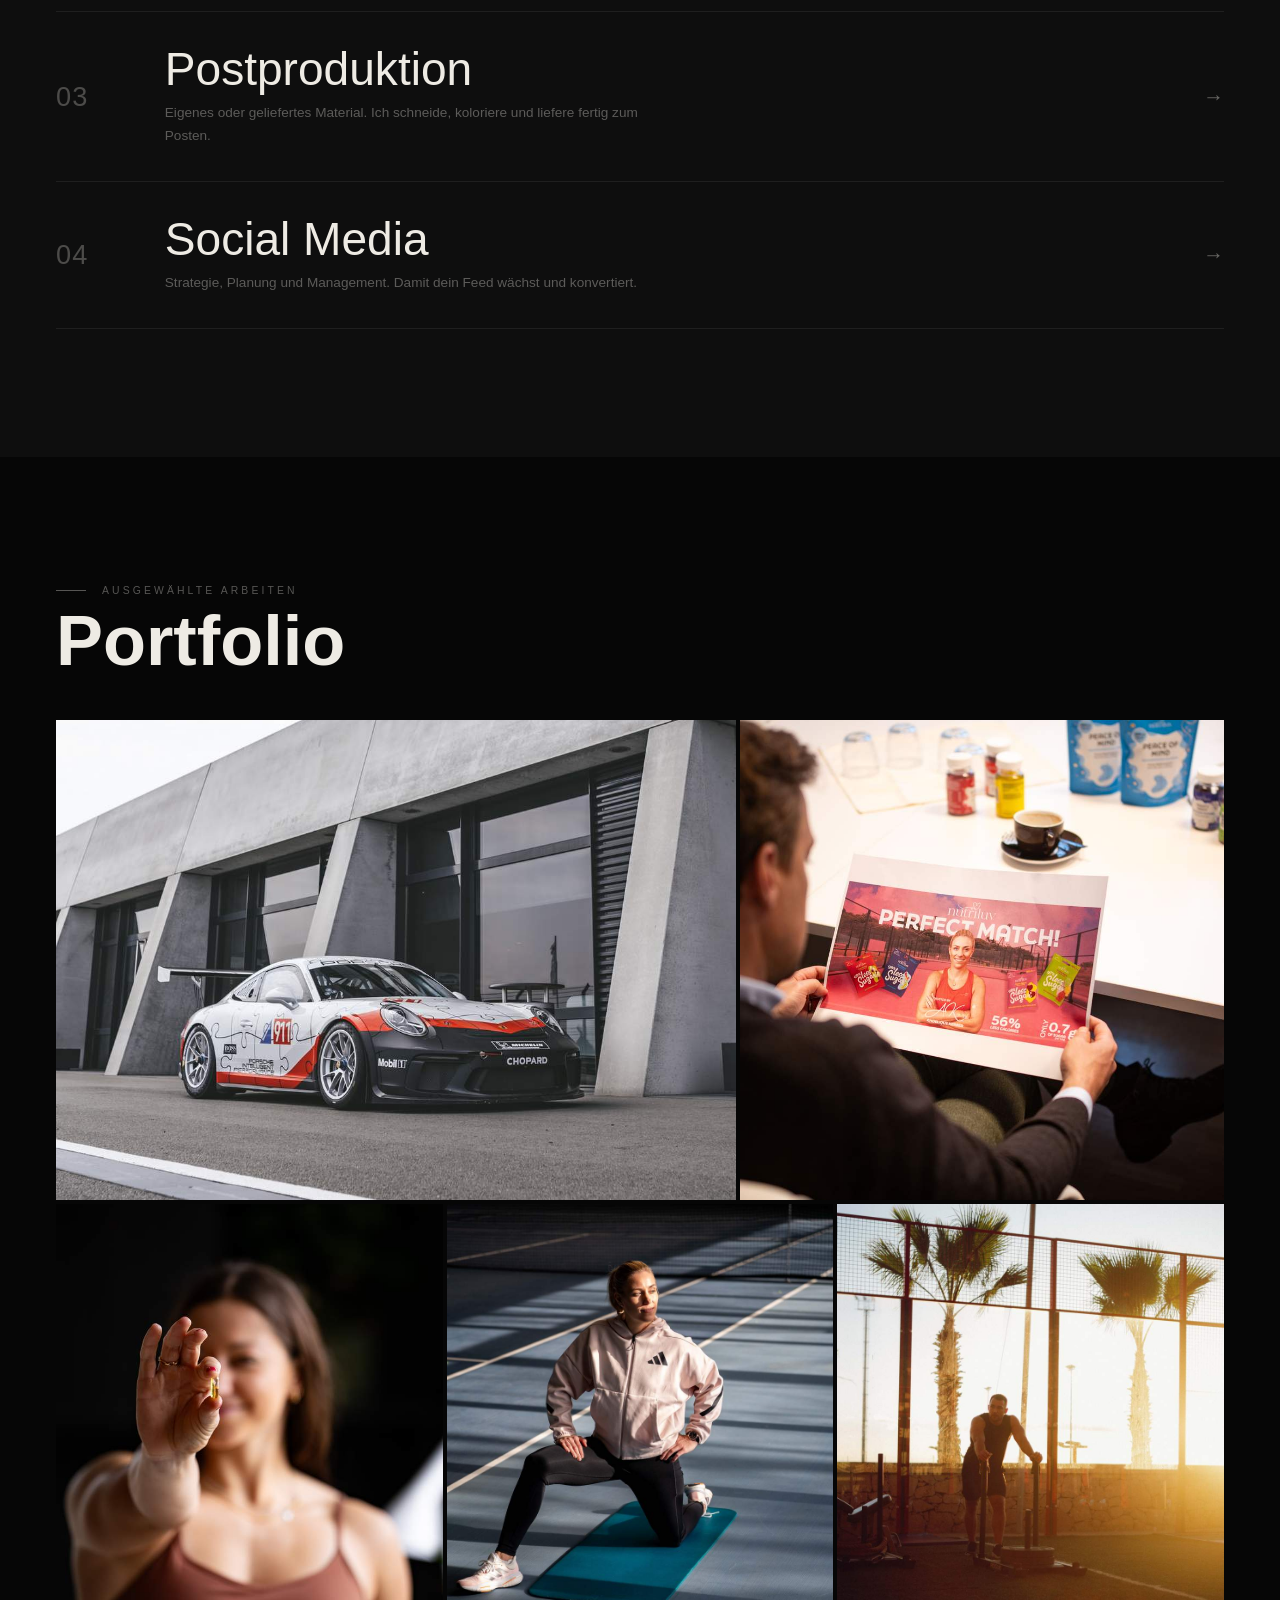
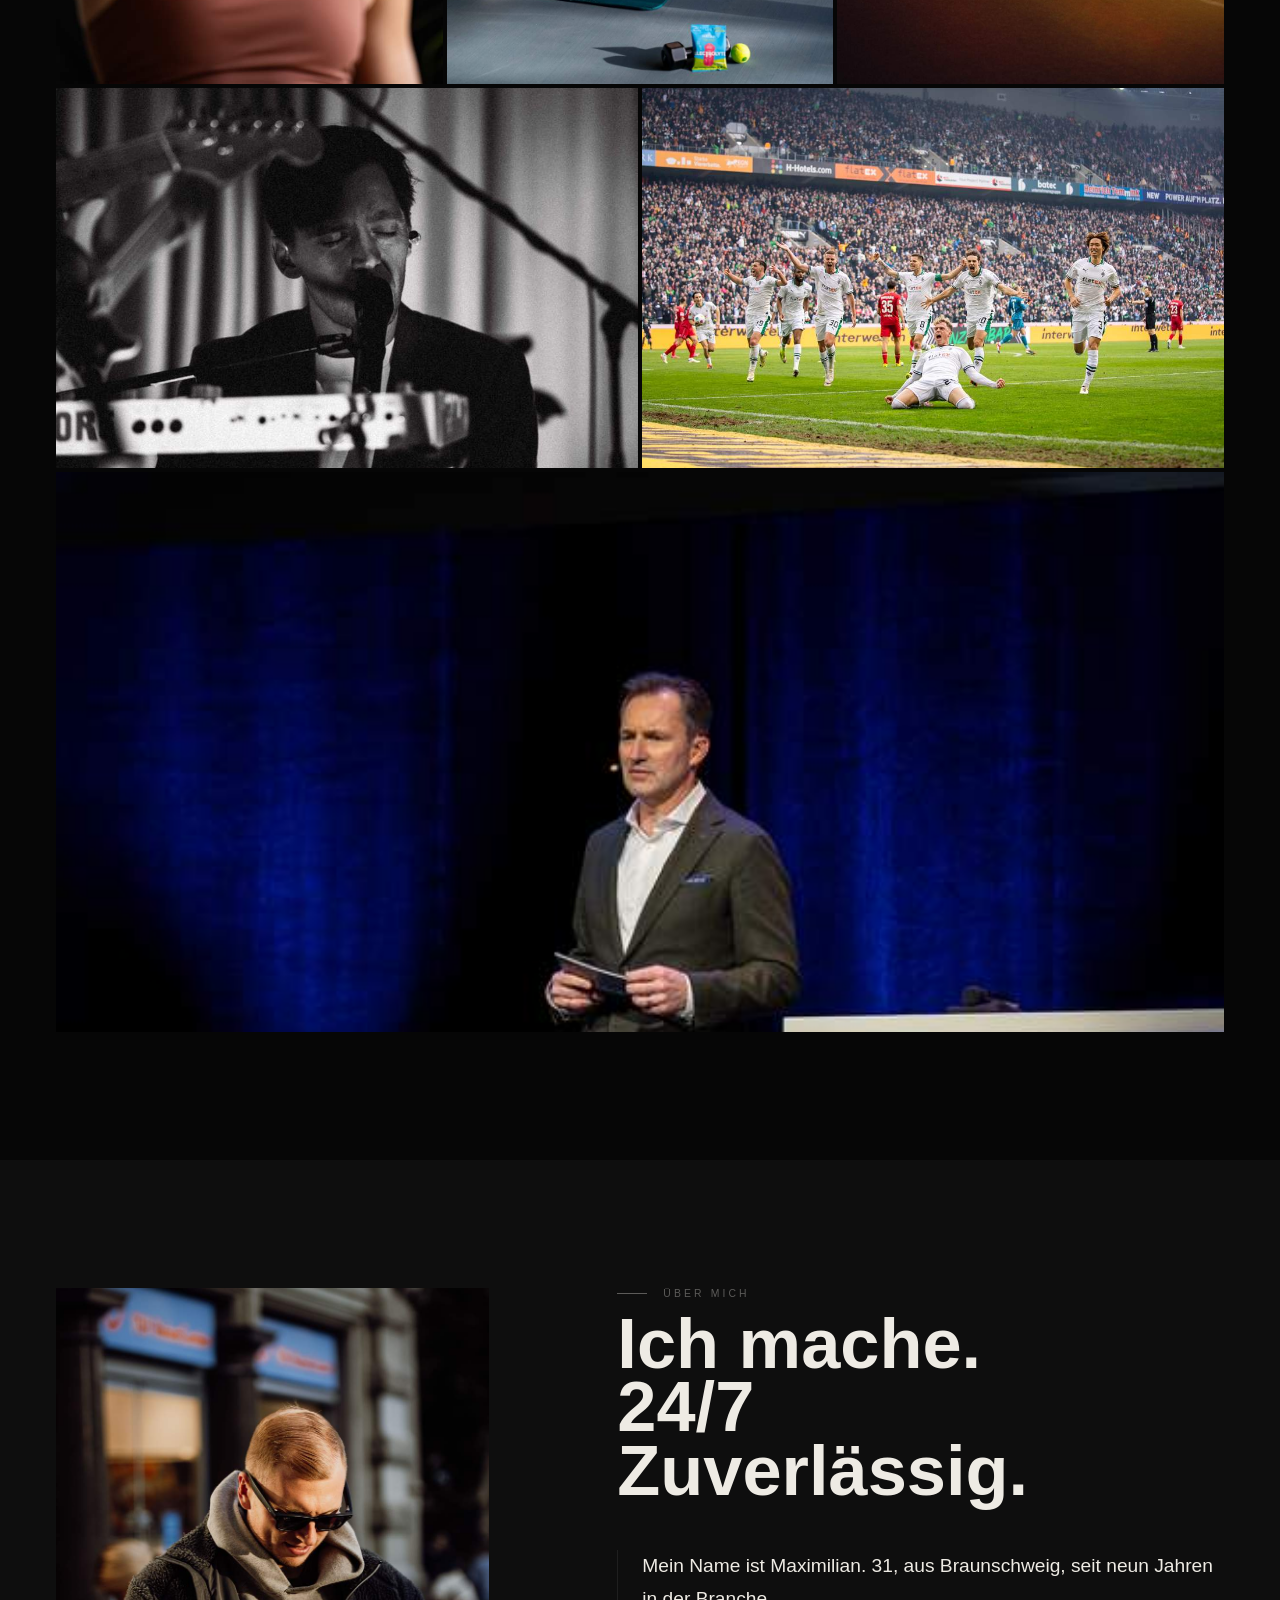
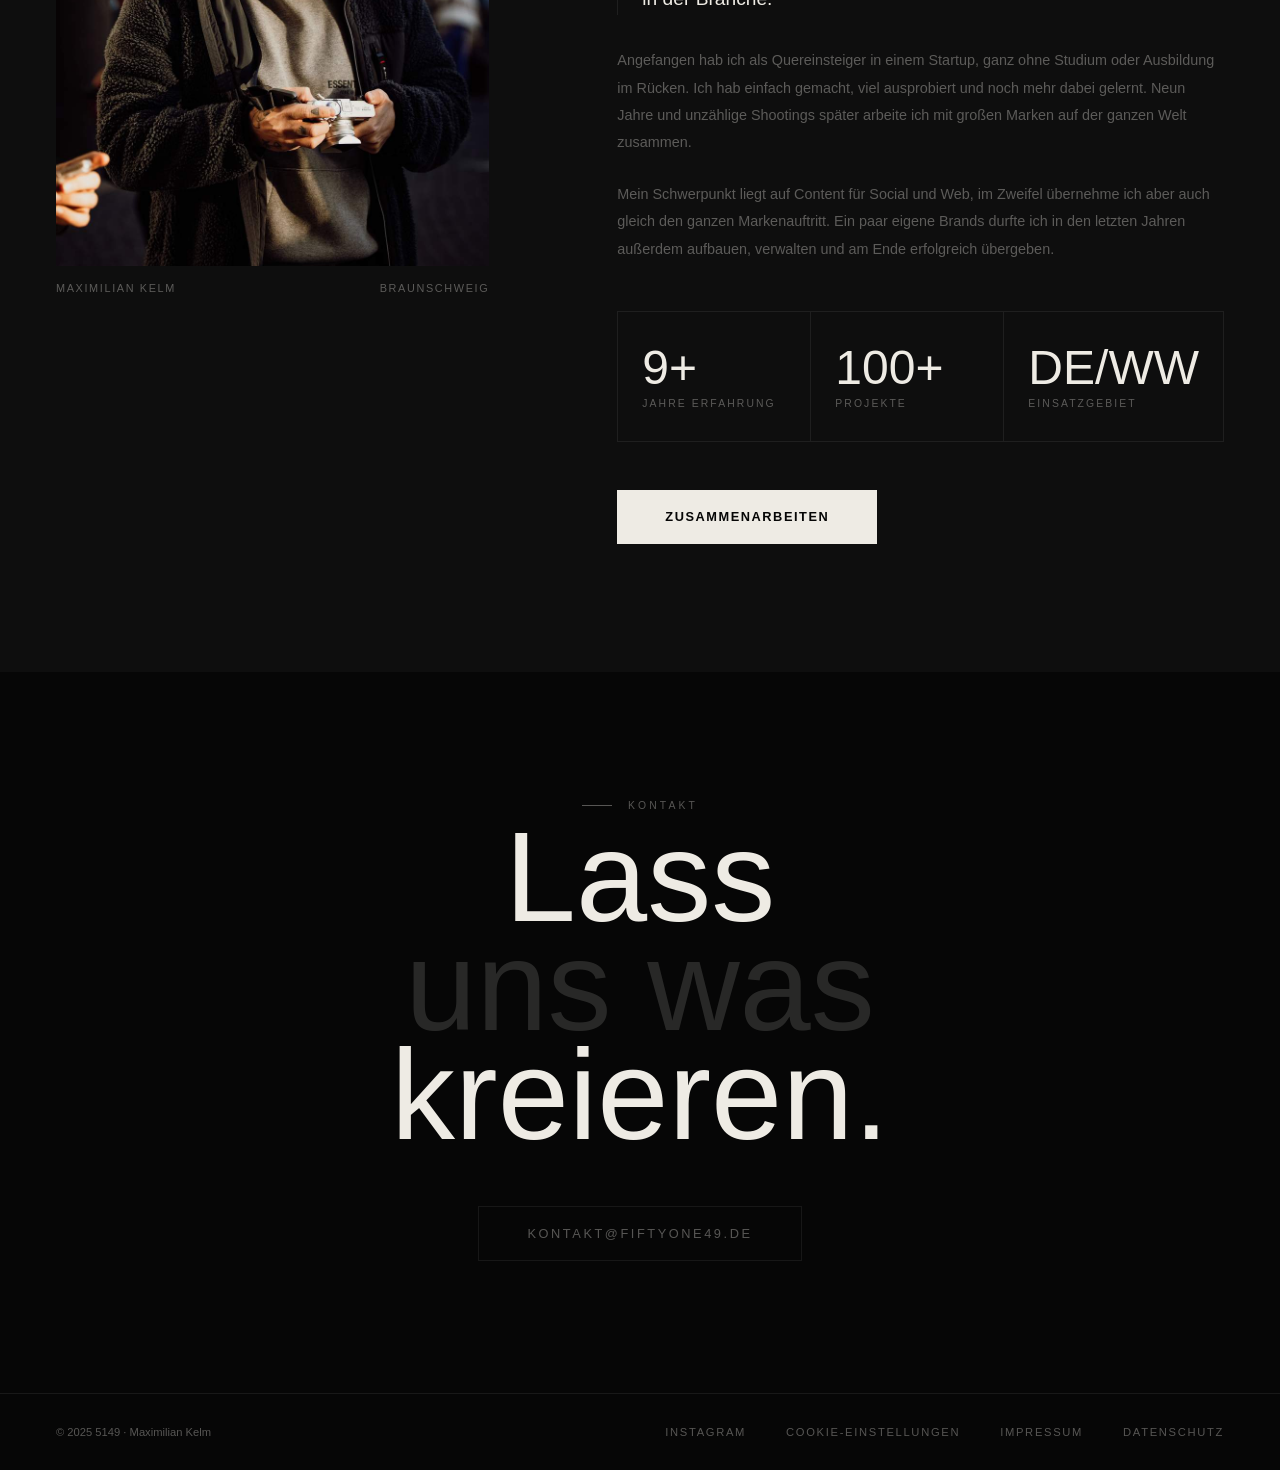
==== commit c5d660ce: "Add files via upload" ====
--- a/Index.html
+++ b/Index.html
@@ -31,13 +31,13 @@
 .hero-bg{position:absolute;inset:0}
 .hero-bg img{width:100%;height:100%;object-fit:cover;object-position:center 10%;filter:contrast(1.08) brightness(0.88) saturate(1.05)}
 .hero-bg::after{content:'';position:absolute;inset:0;opacity:0.06;mix-blend-mode:overlay;pointer-events:none;background-image:url("data:image/svg+xml;utf8,<svg xmlns='http://www.w3.org/2000/svg'><filter id='n'><feTurbulence type='fractalNoise' baseFrequency='0.85' numOctaves='2' stitchTiles='stitch'/></filter><rect width='100%25' height='100%25' filter='url(%23n)'/></svg>")}
-.hero-scrim{position:absolute;inset:0;background:linear-gradient(180deg,rgba(6,6,6,0.72) 0%,rgba(6,6,6,0) 26%,rgba(6,6,6,0) 44%,rgba(6,6,6,0.55) 68%,rgba(6,6,6,0.97) 100%),linear-gradient(90deg,rgba(6,6,6,0.68) 0%,rgba(6,6,6,0.38) 30%,rgba(6,6,6,0.08) 58%,rgba(6,6,6,0) 75%)}
+.hero-scrim{position:absolute;inset:0;background:linear-gradient(180deg,rgba(6,6,6,0.6) 0%,rgba(6,6,6,0) 22%)}
 .hero-rec{position:absolute;top:6.8rem;left:50%;transform:translateX(-50%);z-index:2;display:flex;align-items:center;gap:0.6rem;font-size:0.68rem;letter-spacing:0.14em;color:var(--muted)}
 .rec-dot{width:6px;height:6px;border-radius:50%;background:#d64545;animation:recPulse 1.6s ease-in-out infinite}
 @media(prefers-reduced-motion:reduce){.rec-dot{animation:none}}
 @keyframes recPulse{0%,100%{opacity:1}50%{opacity:0.25}}
-.hero-content{position:relative;z-index:2;flex:1;display:flex;flex-direction:column;justify-content:flex-end;padding:0 3.5rem 4rem}
-.hero-bottom-row{display:flex;justify-content:space-between;align-items:flex-end;gap:3rem}
+.hero-content{position:relative;z-index:2;flex:1;display:flex;flex-direction:column;justify-content:flex-end}
+.hero-bottom-row{display:flex;justify-content:space-between;align-items:flex-end;gap:3rem;background:rgba(6,6,6,0.58);backdrop-filter:blur(22px) saturate(140%);-webkit-backdrop-filter:blur(22px) saturate(140%);border-top:1px solid rgba(238,235,228,0.1);padding:2.6rem 3.5rem}
 .hero-main{max-width:72%}
 .hero-eyebrow{font-size:0.68rem;letter-spacing:0.28em;text-transform:uppercase;color:var(--muted);margin-bottom:1.6rem;display:flex;align-items:center;gap:0.9rem;text-shadow:0 2px 10px rgba(0,0,0,0.4)}
 .hero-eyebrow::before{content:'';width:26px;height:1px;background:var(--muted)}
@@ -156,8 +156,8 @@
   .nav-cta{display:none}
   .burger{display:flex}
   .hero{height:100vh}
-  .hero-content{padding:0 1.5rem 3rem}
-  .hero-bottom-row{flex-direction:column;align-items:flex-start;gap:1.6rem}
+  .hero-content{padding:0}
+  .hero-bottom-row{flex-direction:column;align-items:flex-start;gap:1.4rem;padding:1.8rem 1.5rem}
   .hero-main{max-width:100%}
   .hero-side{max-width:100%;align-items:flex-start;text-align:left}
   .hero-rec{top:5.6rem;font-size:0.6rem}
